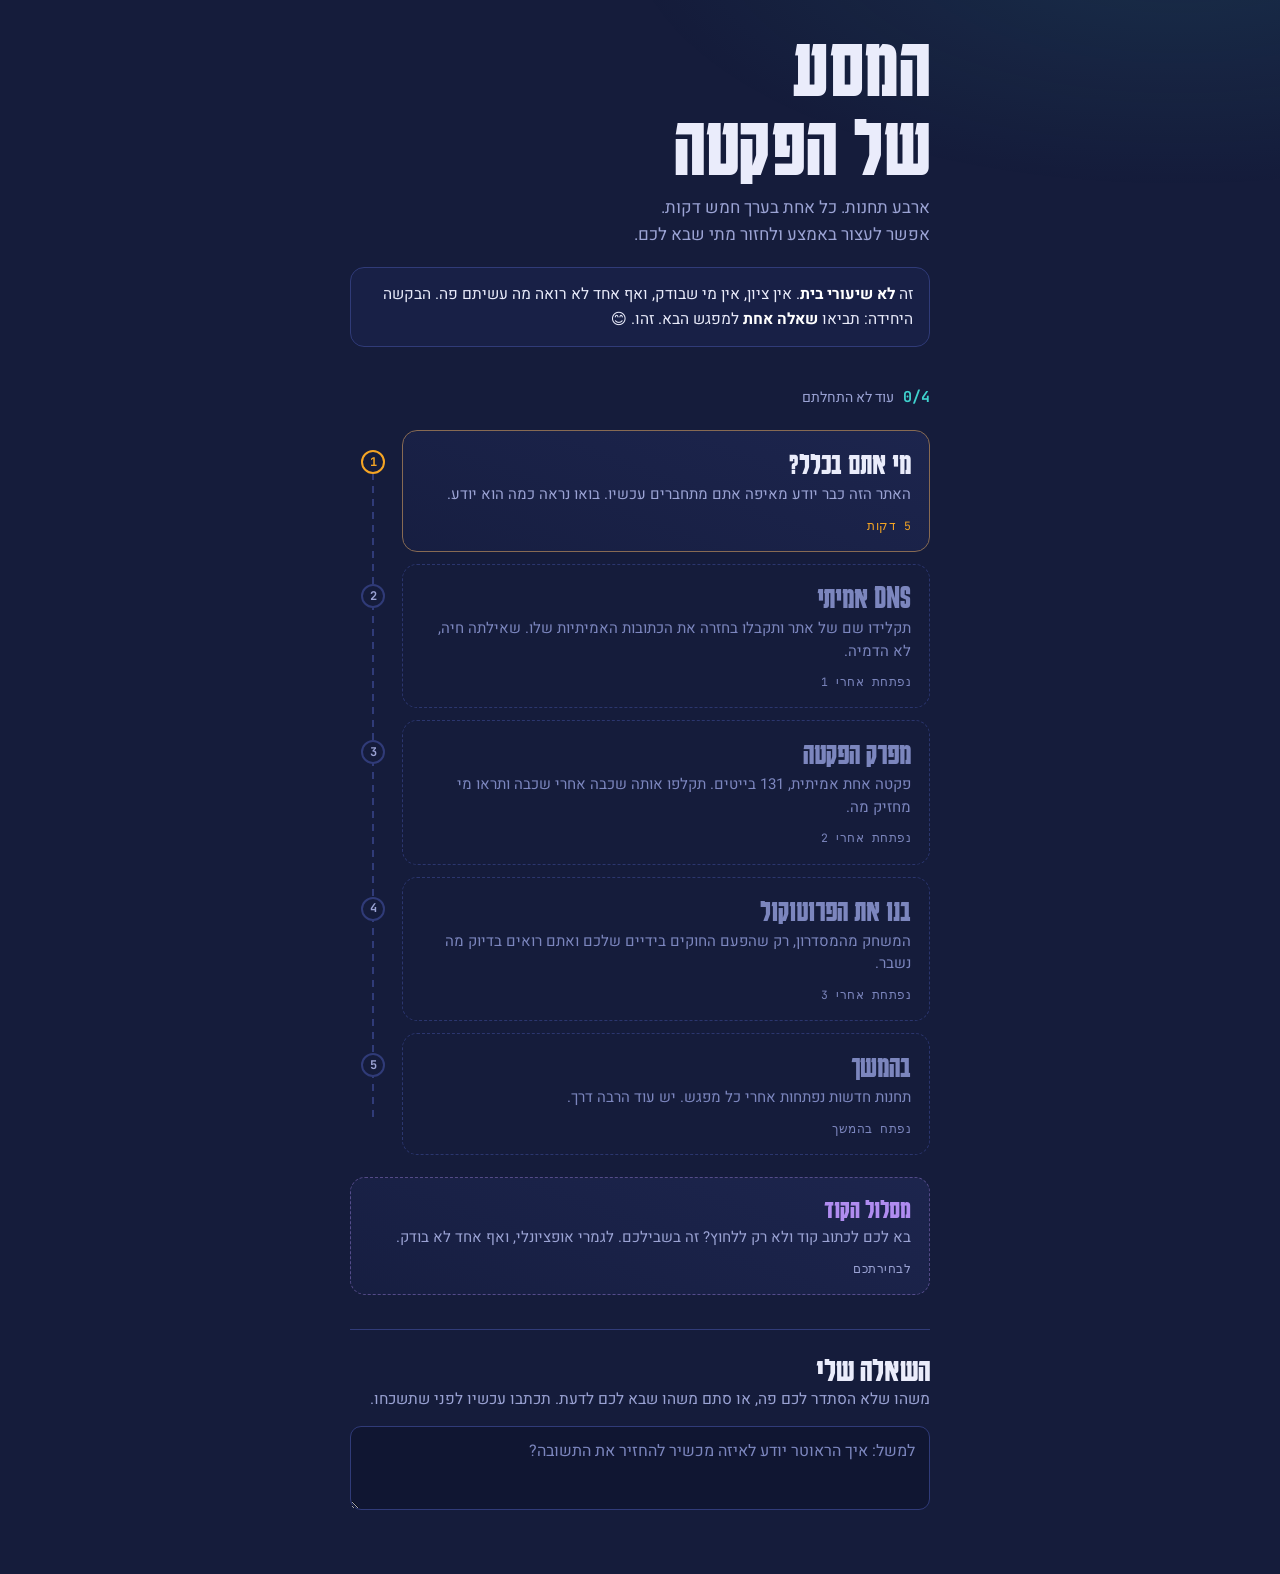
==== index.html @ a5b3faf8 "content" ====
<!DOCTYPE html>
<html lang="he" dir="rtl">
<head>
<meta charset="utf-8">
<meta name="viewport" content="width=device-width,initial-scale=1,viewport-fit=cover">
<meta name="theme-color" content="#151C3B">
<title>המסע של הפקטה</title>
<link rel="preconnect" href="https://fonts.googleapis.com">
<link rel="preconnect" href="https://fonts.gstatic.com" crossorigin>
<link href="https://fonts.googleapis.com/css2?family=Heebo:wght@400;500;700&family=Karantina:wght@700&family=JetBrains+Mono:wght@400;700&display=swap" rel="stylesheet">
<link rel="stylesheet" href="assets/base.css">
</head>
<body>
<div class="wrap">

  <header class="masthead">
    <h1 class="display">המסע<br>של הפקטה</h1>
    <p class="sub">ארבע תחנות. כל אחת בערך חמש דקות. אפשר לעצור באמצע ולחזור מתי שבא לכם.</p>
    <p class="deal">זה <strong>לא שיעורי בית</strong>. אין ציון, אין מי שבודק, ואף אחד לא רואה מה עשיתם פה. הבקשה היחידה: תביאו <strong>שאלה אחת</strong> למפגש הבא. זהו. 😊</p>
  </header>

  <div class="meter">
    <span class="num" id="count">0/4</span>
    <span class="cap" id="cap">עוד לא התחלתם</span>
  </div>

  <ol class="line" id="line">
    <li class="stop" data-n="1" style="--c:var(--l1)">
      <span class="dot">1</span>
      <a class="card" href="s1.html">
        <p class="t">מי אתם בכלל?</p>
        <p class="d">האתר הזה כבר יודע מאיפה אתם מתחברים עכשיו. בואו נראה כמה הוא יודע.</p>
        <p class="meta">5 דקות</p>
      </a>
    </li>
    <li class="stop" data-n="2" style="--c:var(--l2)">
      <span class="dot">2</span>
      <a class="card" href="s2.html">
        <p class="t">DNS אמיתי</p>
        <p class="d">תקלידו שם של אתר ותקבלו בחזרה את הכתובות האמיתיות שלו. שאילתה חיה, לא הדמיה.</p>
        <p class="meta">5 דקות</p>
      </a>
    </li>
    <li class="stop" data-n="3" style="--c:var(--l3)">
      <span class="dot">3</span>
      <a class="card" href="s3.html">
        <p class="t">מפרק הפקטה</p>
        <p class="d">פקטה אחת אמיתית, 131 בייטים. תקלפו אותה שכבה אחרי שכבה ותראו מי מחזיק מה.</p>
        <p class="meta">6 דקות</p>
      </a>
    </li>
    <li class="stop" data-n="4" style="--c:var(--l4)">
      <span class="dot">4</span>
      <a class="card" href="s4.html">
        <p class="t">בנו את הפרוטוקול</p>
        <p class="d">המשחק מהמסדרון, רק שהפעם החוקים בידיים שלכם ואתם רואים בדיוק מה נשבר.</p>
        <p class="meta">5 דקות</p>
      </a>
    </li>
    <li class="stop shut" data-n="5" style="--c:var(--l2)">
      <span class="dot">5</span>
      <span class="card">
        <p class="t">בהמשך</p>
        <p class="d">תחנות חדשות נפתחות אחרי כל מפגש. יש עוד הרבה דרך.</p>
        <p class="meta">נפתח בהמשך</p>
      </span>
    </li>
    <span class="fill" id="fill"></span>
  </ol>

  <div class="side">
    <a class="card" href="lab/">
      <p class="t">מסלול הקוד</p>
      <p class="d">בא לכם לכתוב קוד ולא רק ללחוץ? זה בשבילכם. לגמרי אופציונלי, ואף אחד לא בודק.</p>
      <p class="meta">לבחירתכם</p>
    </a>
  </div>

  <section class="ask">
    <h2 class="display">השאלה שלי</h2>
    <p>משהו שלא הסתדר לכם פה, או סתם משהו שבא לכם לדעת. תכתבו עכשיו לפני שתשכחו.</p>
    <textarea id="q" placeholder="למשל: איך הראוטר יודע לאיזה מכשיר להחזיר את התשובה?"></textarea>
    <p class="tiny" id="shot" hidden>עכשיו תצלמו את זה כדי שלא תשכחו למפגש הבא <span dir="ltr">:)</span></p>
  </section>

</div>
<script src="assets/core.js"></script>
<script>
(function(){
  var stops=[].slice.call(document.querySelectorAll('.stop[data-n]'));
  var n=0;
  stops.forEach(function(li){
    var k=+li.getAttribute('data-n');
    if(k>4)return;
    if(J.has(k)){li.classList.add('live','won');n++;}
    else if(J.reachable(k)){li.classList.add('live');}
    else{
      li.classList.add('shut');
      var a=li.querySelector('a.card'),s=document.createElement('span');
      s.className='card';s.innerHTML=a.innerHTML;
      s.querySelector('.meta').textContent='נפתחת אחרי '+(k-1);
      a.parentNode.replaceChild(s,a);
    }
  });
  document.getElementById('count').textContent=n+'/4';
  document.getElementById('cap').textContent=
    n===0?'עוד לא התחלתם':n===4?'סיימתם את כולן':n===3?'נשארה אחת':'בדרך';

  var last=null;
  stops.forEach(function(li){if(li.classList.contains('won'))last=li;});
  if(last){
    var line=document.getElementById('line'),fill=document.getElementById('fill');
    var h=(last.querySelector('.dot').getBoundingClientRect().top
          -line.getBoundingClientRect().top)+12-30;
    requestAnimationFrame(function(){fill.style.height=Math.max(0,h)+'px';});
  }

  var q=document.getElementById('q'),shot=document.getElementById('shot'),st=J.read();
  q.value=st.q||'';
  function tog(){shot.hidden=!q.value.trim()}
  tog();
  q.addEventListener('input',function(){var s=J.read();s.q=q.value;J.write(s);tog();});
})();
</script>
</body>
</html>
---- assets/base.css ----
:root{
  color-scheme:dark;
  --ground:#151C3B;
  --ground2:#1D2550;
  --edge:#303B78;
  --ink:#EAECFB;
  --mute:#9BA3D4;
  --l1:#F5A524;
  --l2:#3FD2CE;
  --l3:#FF7A5E;
  --l4:#67DC8E;
  --l5:#B08CF0;
  --c:var(--l2);
  --mono:'JetBrains Mono',ui-monospace,SFMono-Regular,Menlo,monospace;
}
*{box-sizing:border-box}
html{-webkit-text-size-adjust:100%}
body{
  margin:0;background:var(--ground);color:var(--ink);
  font-family:'Heebo',system-ui,-apple-system,'Segoe UI',Arial,sans-serif;
  font-size:17px;line-height:1.6;font-weight:400;
  text-rendering:optimizeLegibility;
}
body::before{
  content:'';position:fixed;inset:0;pointer-events:none;z-index:0;
  background:radial-gradient(900px 420px at 92% -8%,rgba(63,210,206,.10),transparent 62%);
}
.wrap{position:relative;z-index:1;max-width:620px;margin:0 auto;padding:26px 20px calc(56px + env(safe-area-inset-bottom))}
a{color:inherit}
::selection{background:var(--c);color:var(--ground)}

.display{font-family:'Karantina','Heebo',system-ui,sans-serif;font-weight:700;line-height:.92;letter-spacing:.005em}

.masthead h1{margin:0;font-size:clamp(52px,17vw,86px)}
.masthead .sub{margin:10px 0 0;color:var(--mute);font-size:17px;max-width:30ch}
.masthead .deal{margin:18px 0 0;padding:14px 16px;border:1px solid var(--edge);border-radius:14px;background:rgba(29,37,80,.55);font-size:15.5px;line-height:1.62}
.masthead .deal strong{font-weight:700;color:#fff}

.meter{display:flex;align-items:baseline;gap:9px;margin:26px 0 4px}
.meter .num{font-family:var(--mono);font-size:15px;font-weight:700;color:var(--l2)}
.meter .cap{font-size:14px;color:var(--mute)}

.line{list-style:none;margin:14px 0 0;padding:0;position:relative}
.line::before,.line .fill{content:'';position:absolute;inset-inline-end:22px;width:2px;border-radius:2px}
.line::before{top:30px;bottom:34px;background:repeating-linear-gradient(var(--edge) 0 7px,transparent 7px 13px)}
.line .fill{top:30px;height:0;background:linear-gradient(var(--l1),var(--l2));transition:height .9s cubic-bezier(.22,.8,.2,1)}

.stop{position:relative;margin:0 0 12px}
.dot{position:absolute;inset-inline-end:11px;top:20px;width:24px;height:24px;border-radius:50%;
  display:grid;place-items:center;font-family:var(--mono);font-size:12px;font-weight:700;
  background:var(--ground);border:2px solid var(--edge);color:var(--mute);z-index:2}
.card{display:block;margin-inline-end:52px;padding:17px 18px 16px;border:1px solid var(--edge);border-radius:15px;
  background:linear-gradient(200deg,rgba(48,59,120,.30),rgba(29,37,80,.30));text-decoration:none;color:inherit}
.card .t{font-family:'Karantina','Heebo',sans-serif;font-weight:700;font-size:31px;line-height:1;margin:0 0 4px}
.card .d{color:var(--mute);font-size:15px;line-height:1.5;margin:0}
.card .meta{margin:11px 0 0;font-family:var(--mono);font-size:11.5px;letter-spacing:.04em;color:var(--mute)}

.stop.live .dot{border-color:var(--c);color:var(--c)}
.stop.live .card{border-color:color-mix(in srgb,var(--c) 44%,var(--edge))}
.stop.live .card:hover{border-color:var(--c)}
.stop.live .card:focus-visible{outline:2px solid var(--c);outline-offset:3px}
.stop.live .card .meta{color:var(--c)}

.stop.won .dot{background:var(--c);border-color:var(--c);color:#0F1430}
.stop.won .card .meta::after{content:' ✓'}

.stop.shut .card{border-style:dashed;border-color:rgba(48,59,120,.85);background:none;cursor:default}
.stop.shut .t,.stop.shut .d{color:#7C86BE}
.stop.shut .meta{color:#7C86BE}

.side{margin:22px 0 0}
.side .card{margin-inline-end:0;border-style:dashed;border-color:rgba(176,140,240,.4)}
.side .card .t{color:var(--l5);font-size:27px}

.ask{margin:34px 0 0;border-top:1px solid var(--edge);padding-top:22px}
.ask h2{font-family:'Karantina','Heebo',sans-serif;font-weight:700;font-size:34px;margin:0 0 2px;line-height:1}
.ask p{margin:0 0 13px;color:var(--mute);font-size:15.5px}
textarea,input[type=text],input[type=number]{
  width:100%;background:#101632;color:var(--ink);border:1px solid var(--edge);border-radius:11px;
  padding:12px 14px;font-family:inherit;font-size:16px;line-height:1.5}
textarea{min-height:84px;resize:vertical}
input:focus,textarea:focus{outline:2px solid var(--c);outline-offset:1px;border-color:var(--c)}
input::placeholder,textarea::placeholder{color:#7C86BE}
input[type=number]{-moz-appearance:textfield;appearance:textfield}
input[type=number]::-webkit-outer-spin-button,
input[type=number]::-webkit-inner-spin-button{-webkit-appearance:none;margin:0}
.tiny{font-size:12.5px;color:#8890C6;margin:7px 0 0}

.bar{display:flex;align-items:center;gap:12px;margin:0 0 22px}
.bar a{font-size:14px;color:var(--mute);text-decoration:none;border:1px solid var(--edge);border-radius:999px;padding:5px 13px;white-space:nowrap}
.bar a:hover{color:var(--ink);border-color:var(--c)}
.bar .tag{font-family:var(--mono);font-size:11.5px;letter-spacing:.07em;color:var(--c);margin-inline-start:auto}

.head h1{font-family:'Karantina','Heebo',sans-serif;font-weight:700;margin:0;font-size:clamp(44px,13vw,64px);line-height:.94}
.head .lede{margin:8px 0 0;color:var(--mute);font-size:16.5px;max-width:34ch}
.rule{height:3px;border-radius:3px;background:var(--c);width:46px;margin:16px 0 26px}

.panel{border:1px solid var(--edge);border-radius:16px;background:rgba(29,37,80,.45);padding:18px;margin:0 0 16px}
.panel h2{font-size:15px;font-weight:700;margin:0 0 10px;letter-spacing:.01em}
.panel p{margin:0 0 10px}
.panel p:last-child{margin-bottom:0}

.btn{appearance:none;border:0;border-radius:999px;background:var(--c);color:#0F1430;
  font-family:inherit;font-weight:700;font-size:16px;padding:12px 22px;cursor:pointer;line-height:1.2}
.btn:hover{filter:brightness(1.09)}
.btn:focus-visible{outline:2px solid var(--ink);outline-offset:2px}
.btn[disabled]{opacity:.45;cursor:default;filter:none}
.btn.ghost{background:none;border:1px solid var(--edge);color:var(--ink);font-weight:500}
.btn.ghost:hover{border-color:var(--c);filter:none}
.row{display:flex;gap:9px;flex-wrap:wrap;align-items:center}
.row .grow{flex:1 1 150px;min-width:0}

.kv{margin:0;display:grid;grid-template-columns:auto 1fr;gap:9px 14px;align-items:baseline}
.kv dt{font-size:13px;color:var(--mute);white-space:nowrap}
.kv dd{margin:0;font-family:var(--mono);font-size:15px;font-weight:500;word-break:break-all;direction:ltr;text-align:right}
.kv dd.he{font-family:'Heebo',sans-serif;direction:rtl}

.note{border:1px solid var(--edge);border-radius:12px;padding:12px 14px;font-size:14.5px;color:var(--mute);margin:14px 0 0}
.note b{color:var(--ink);font-weight:700}

.flag{border:1px solid rgba(245,165,36,.45);background:rgba(245,165,36,.10);color:var(--l1);
  border-radius:999px;padding:4px 12px;font-size:12.5px;display:inline-block;margin:0 0 12px}

.fb{border-radius:14px;padding:15px 17px;margin:15px 0 0;font-size:16px;line-height:1.58}
.fb[hidden]{display:none}
.fb.near{border:1px solid rgba(245,165,36,.5);background:rgba(245,165,36,.09)}
.fb.near b{color:var(--l1)}
.fb.won{border:1px solid rgba(103,220,142,.5);background:rgba(103,220,142,.09)}
.fb.won .mark{font-family:'Karantina','Heebo',sans-serif;font-size:30px;line-height:1;color:var(--l4);display:block;margin-bottom:2px}
.fb.won .why{color:var(--ink);display:block}
.fb .go{display:inline-block;margin:13px 0 0;background:var(--l4);color:#0F1430;border-radius:999px;
  padding:10px 20px;text-decoration:none;font-weight:700;font-size:15.5px}

.gate{display:none}
html[data-shut] .body-main{display:none}
html[data-shut] .gate{display:block}

.dump{font-family:var(--mono);font-size:13px;line-height:1;margin:0;overflow:hidden;direction:ltr}
.dump .r{display:grid;grid-template-columns:4.6ch repeat(8,1fr);gap:3px;margin-bottom:3px;align-items:center}
.dump .off{color:#7C86BE;font-size:11px;text-align:left;padding-right:5px}
.dump b{--b:#7E88BC;font-weight:400;text-align:center;padding:5px 0;border-radius:3px;
  color:var(--b);background:color-mix(in srgb,var(--b) 14%,transparent);
  transition:background .16s,color .16s,opacity .16s}
.dump b.ly0{--b:#B08CF0}
.dump b.ly1{--b:#F5A524}
.dump b.ly2{--b:#3FD2CE}
.dump b.ly3{--b:#FF7A5E}
.dump b.sel{background:var(--b);color:#0F1430;font-weight:700}
.dump b.mute{opacity:.3}

.code{background:#F5F7FA;border:1px solid #D3DAE2;border-radius:11px;padding:14px 15px;margin:0;
  font-family:var(--mono);font-size:12.5px;line-height:1.8;direction:ltr;text-align:left;
  color:#141C26;white-space:pre;overflow-x:auto;-webkit-overflow-scrolling:touch}
.code.soft{white-space:pre-wrap;word-break:break-word;overflow-x:visible}
.code .k{color:#A626A4}
.code .s{color:#12715A}
.code .n{color:#B4562A}
.code .c{color:#8A94A0;font-style:italic}
.code .f{color:#1F4FA8}
.cap{font-size:13.5px;color:var(--mute);margin:14px 0 7px}

.peels{display:grid;grid-template-columns:repeat(4,1fr);gap:7px;margin:0 0 15px}
.peel{appearance:none;border:1px solid var(--edge);background:rgba(29,37,80,.5);color:var(--mute);
  border-radius:11px;padding:10px 4px;font-family:inherit;font-size:13.5px;font-weight:700;cursor:pointer;line-height:1.25}
.peel small{display:block;font-family:var(--mono);font-size:9.5px;font-weight:400;opacity:.75;margin-top:3px;direction:ltr}
.peel[aria-pressed=true]{background:var(--c);border-color:var(--c);color:#0F1430}
.peel:focus-visible{outline:2px solid var(--ink);outline-offset:2px}

.opts{display:grid;gap:8px;margin:12px 0 0}
.opt{appearance:none;text-align:start;border:1px solid var(--edge);background:rgba(29,37,80,.4);
  color:var(--ink);border-radius:12px;padding:12px 15px;font-family:inherit;font-size:16px;cursor:pointer}
.opt:hover{border-color:var(--c)}
.opt:focus-visible{outline:2px solid var(--c);outline-offset:2px}
.opt.gone{opacity:.4}

.sw{display:grid;gap:8px;margin:0 0 16px}
.sw label{display:flex;align-items:center;gap:12px;min-height:56px;border:1px solid var(--edge);
  border-radius:12px;padding:11px 14px;cursor:pointer;background:rgba(29,37,80,.4);
  transition:border-color .18s,background .18s}
.sw label:hover{border-color:color-mix(in srgb,var(--c) 45%,var(--edge))}
.sw label:has(input:checked){border-color:var(--c);background:color-mix(in srgb,var(--c) 9%,rgba(29,37,80,.4))}
.sw input{appearance:none;-webkit-appearance:none;margin:0;flex:none;
  width:48px;height:28px;border-radius:999px;background:#2A3369;
  border:1px solid var(--edge);position:relative;cursor:pointer;
  transition:background .18s,border-color .18s}
.sw input::after{content:'';position:absolute;top:2px;inset-inline-start:2px;
  width:22px;height:22px;border-radius:50%;background:#7E88BC;
  transition:inset-inline-start .18s,background .18s}
.sw input:checked{background:var(--c);border-color:var(--c)}
.sw input:checked::after{inset-inline-start:calc(100% - 24px);background:#0F1430}
.sw input:focus-visible{outline:2px solid var(--ink);outline-offset:3px}
.sw .n{flex:1 1 auto;min-width:0;font-weight:700;font-size:15.5px;line-height:1.3}
.sw .n span{display:block;font-weight:400;font-size:13px;color:var(--mute);line-height:1.4;margin-top:2px}
.sw .st{flex:none;align-self:center;font-style:normal;font-family:var(--mono);
  font-size:10.5px;letter-spacing:.06em;color:#7C86BE}
.sw .st::after{content:'OFF'}
.sw input:checked ~ .st::after{content:'ON'}
.sw input:checked ~ .st{color:var(--c);font-weight:700}

.hops{display:grid;gap:10px;margin:16px 0 0}
.hop{border:1px solid var(--edge);border-radius:13px;padding:12px 14px;background:rgba(16,22,50,.6);
  opacity:0;transform:translateY(6px);transition:opacity .3s,transform .3s}
.hop.in{opacity:1;transform:none}
.hop .who{font-size:13px;color:var(--mute);margin-bottom:5px;display:flex;gap:8px;align-items:baseline}
.hop .who em{font-style:normal;font-family:var(--mono);font-size:10.5px;letter-spacing:.06em;margin-inline-start:auto}
.hop .msg{font-size:16px;line-height:1.55;word-break:break-word}
.hop .msg s{color:#FF7A5E;text-decoration-thickness:2px}
.hop .msg u{color:var(--l1);text-decoration-style:wavy}
.hop .msg code{font-family:var(--mono);font-size:13px;color:var(--l5);word-break:break-all;direction:ltr;display:inline-block}
.hop.bad{border-color:rgba(255,122,94,.5)}
.hop.ok{border-color:rgba(103,220,142,.5)}
.hop.tap{border-color:rgba(176,140,240,.5)}

@media (min-width:520px){
  .dump{font-size:14px}
  .dump .r{gap:4px;margin-bottom:4px}
  .dump b{padding:6px 0}
}
@media (prefers-reduced-motion:reduce){
  *,*::before,*::after{transition-duration:.001ms !important;animation-duration:.001ms !important}
  .hop{opacity:1;transform:none}
}

.fld{padding:13px 0;border-bottom:1px solid rgba(48,59,120,.55)}
.fld:last-child{border-bottom:0}
.fh{display:flex;align-items:center;gap:9px;flex-wrap:wrap}
.lay{display:inline-flex;align-items:center;gap:6px;border:1px solid;border-radius:999px;
  padding:2px 9px 2px 3px;font-size:11.5px;line-height:1.5;white-space:nowrap}
.lay i{font-style:normal;font-family:var(--mono);font-size:10px;font-weight:700;
  width:16px;height:16px;border-radius:50%;display:grid;place-items:center;color:#0F1430}
.lay.n1{border-color:rgba(255,122,94,.45);color:#FF7A5E}.lay.n1 i{background:#FF7A5E}
.lay.n2{border-color:rgba(245,165,36,.45);color:#F5A524}.lay.n2 i{background:#F5A524}
.lay.n3{border-color:rgba(63,210,206,.45);color:#3FD2CE}.lay.n3 i{background:#3FD2CE}
.lay.n4{border-color:rgba(103,220,142,.45);color:#67DC8E}.lay.n4 i{background:#67DC8E}
.lay.n5{border-color:rgba(176,140,240,.45);color:#B08CF0}.lay.n5 i{background:#B08CF0}
.lay.n0{border-color:rgba(155,163,212,.4);color:var(--mute);padding-inline-start:9px}
.fk{font-weight:700;font-size:15.5px}
.lookup{margin-inline-start:auto;font-size:12.5px;color:#8890C6;text-decoration:none;
  border-bottom:1px dotted #48528A;white-space:nowrap}
.lookup:hover{color:var(--c);border-bottom-color:var(--c)}
.fv{font-family:var(--mono);font-size:15.5px;font-weight:500;margin:7px 0 0;
  direction:ltr;text-align:right;word-break:break-word}
.fv.he{font-family:'Heebo',sans-serif;direction:rtl;font-weight:400}
.fv.off{color:#8890C6;font-family:'Heebo',sans-serif;direction:rtl;font-size:14.5px;font-weight:400}
.fn{font-size:13.5px;color:var(--mute);margin:5px 0 0;line-height:1.5}

details.raw{margin:14px 0 0}
details.raw summary{cursor:pointer;font-size:13.5px;color:var(--mute);list-style:none}
details.raw summary::-webkit-details-marker{display:none}
details.raw summary::before{content:'\25B8\00A0'}
details.raw[open] summary::before{content:'\25BE\00A0'}
details.raw summary:hover{color:var(--c)}
details.raw .body{margin:11px 0 0}

.cmp{display:grid;grid-template-columns:1fr 1fr;gap:0 14px;margin:12px 0 0}
.cmp .hd{font-size:12px;color:var(--mute);padding-bottom:6px;border-bottom:1px solid var(--edge)}
.cmp .k{grid-column:1/-1;font-size:12.5px;color:var(--mute);margin:13px 0 3px}
.cmp .a,.cmp .b{font-family:var(--mono);font-size:13.5px;direction:ltr;text-align:right;word-break:break-word}
.cmp .a{color:#8890C6}
.cmp .b{color:var(--ink)}
.cmp .same .b{color:#8890C6}
.cmp .k.moved{color:var(--c);font-weight:700}

.dig{margin:26px 0 0}
.dig h2{font-family:'Karantina','Heebo',sans-serif;font-weight:700;font-size:31px;margin:0 0 3px;line-height:1}
.dig .sub{color:var(--mute);font-size:14.5px;margin:0 0 13px}
.dig a{display:block;border:1px solid var(--edge);border-radius:12px;padding:12px 14px;margin:0 0 8px;
  text-decoration:none;color:inherit;background:rgba(29,37,80,.35)}
.dig a:hover{border-color:var(--c)}
.dig a b{display:block;font-family:var(--mono);font-size:13.5px;font-weight:700;color:var(--c);
  direction:ltr;text-align:right;margin-bottom:3px}
.dig a span{display:block;font-size:14px;color:var(--mute);line-height:1.5}
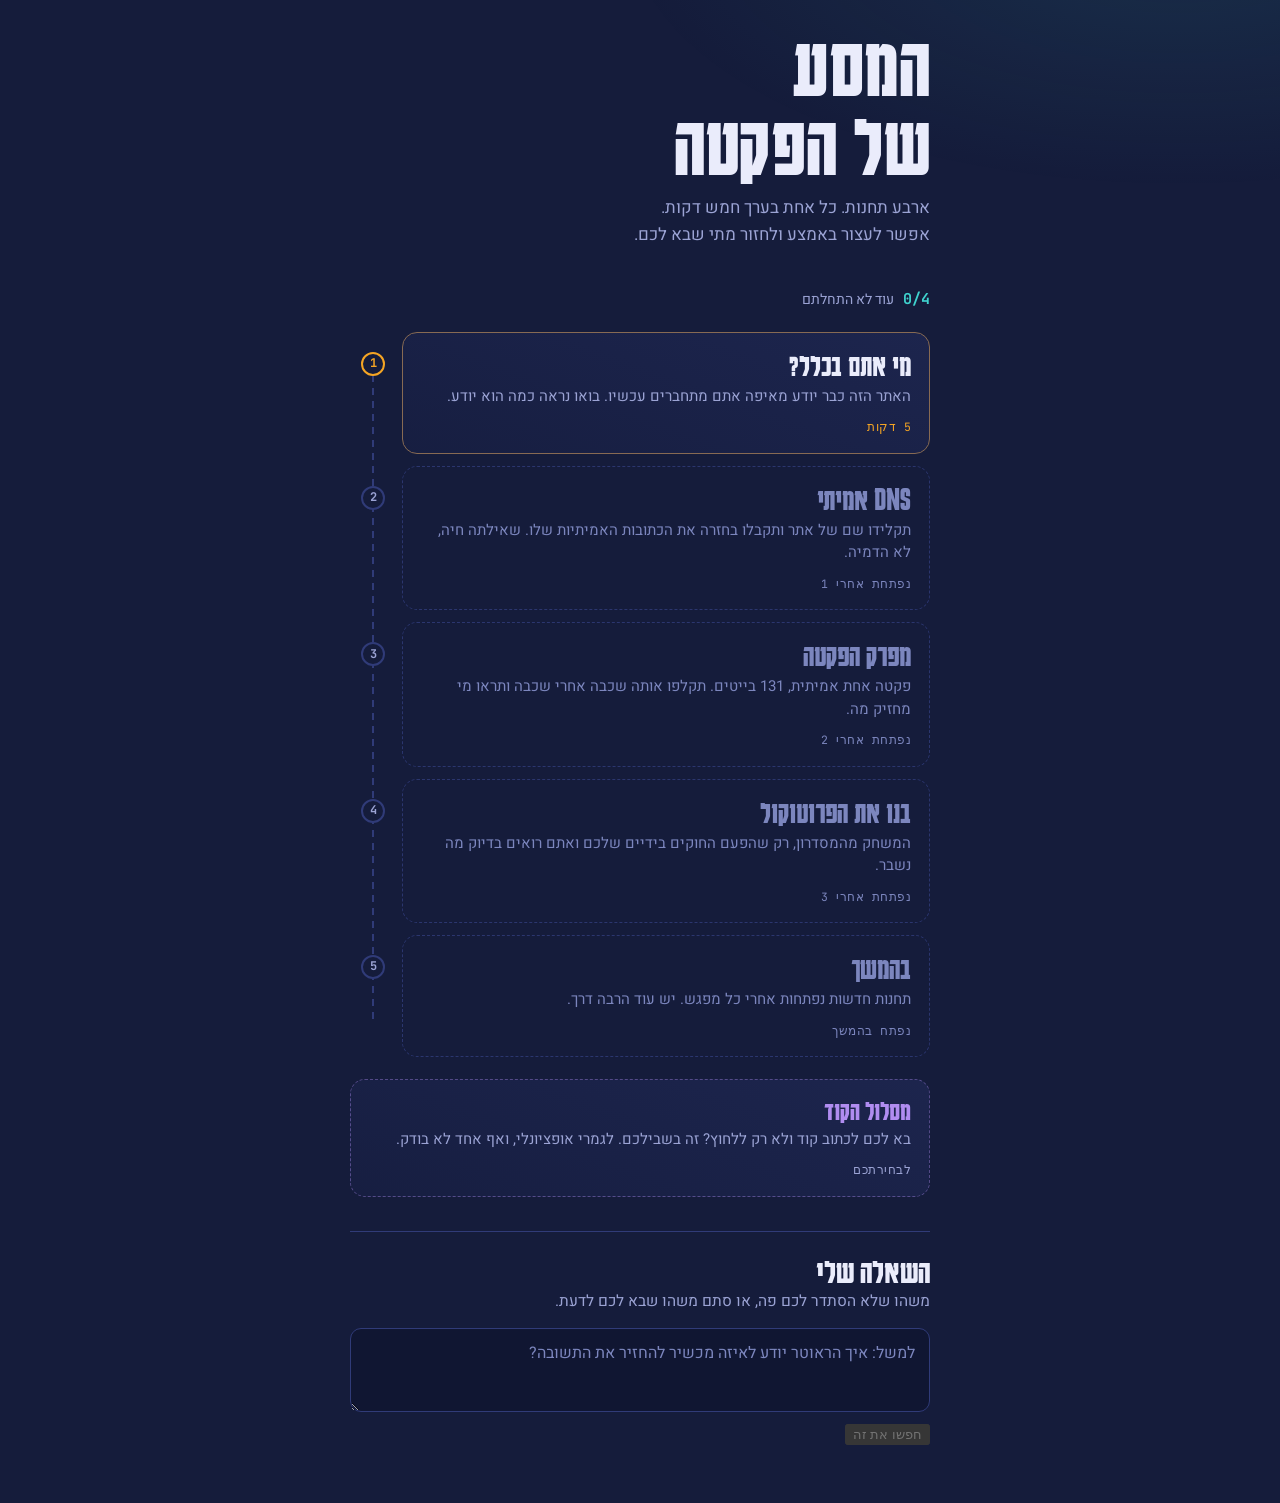
==== commit e86fa30e: "content" ====
--- a/index.html
+++ b/index.html
@@ -16,7 +16,6 @@
   <header class="masthead">
     <h1 class="display">המסע<br>של הפקטה</h1>
     <p class="sub">ארבע תחנות. כל אחת בערך חמש דקות. אפשר לעצור באמצע ולחזור מתי שבא לכם.</p>
-    <p class="deal">זה <strong>לא שיעורי בית</strong>. אין ציון, אין מי שבודק, ואף אחד לא רואה מה עשיתם פה. הבקשה היחידה: תביאו <strong>שאלה אחת</strong> למפגש הבא. זהו. 😊</p>
   </header>
 
   <div class="meter">
@@ -78,13 +77,26 @@
 
   <section class="ask">
     <h2 class="display">השאלה שלי</h2>
-    <p>משהו שלא הסתדר לכם פה, או סתם משהו שבא לכם לדעת. תכתבו עכשיו לפני שתשכחו.</p>
+    <p>משהו שלא הסתדר לכם פה, או סתם משהו שבא לכם לדעת.</p>
     <textarea id="q" placeholder="למשל: איך הראוטר יודע לאיזה מכשיר להחזיר את התשובה?"></textarea>
+    <button id="qgo" class="qgo" disabled>חפשו את זה</button>
     <p class="tiny" id="shot" hidden>עכשיו תצלמו את זה כדי שלא תשכחו למפגש הבא <span dir="ltr">:)</span></p>
   </section>
 
 </div>
 <script src="assets/core.js"></script>
+<script>
+(function(){
+  var t=document.getElementById('q'), b=document.getElementById('qgo');
+  if(!t||!b) return;
+  function sync(){ b.disabled = !t.value.trim(); }
+  t.addEventListener('input', sync); sync();
+  b.addEventListener('click', function(){
+    var v=t.value.trim(); if(!v) return;
+    window.open('https://www.google.com/search?q='+encodeURIComponent(v), '_blank', 'noopener');
+  });
+})();
+</script>
 <script>
 (function(){
   var stops=[].slice.call(document.querySelectorAll('.stop[data-n]'));
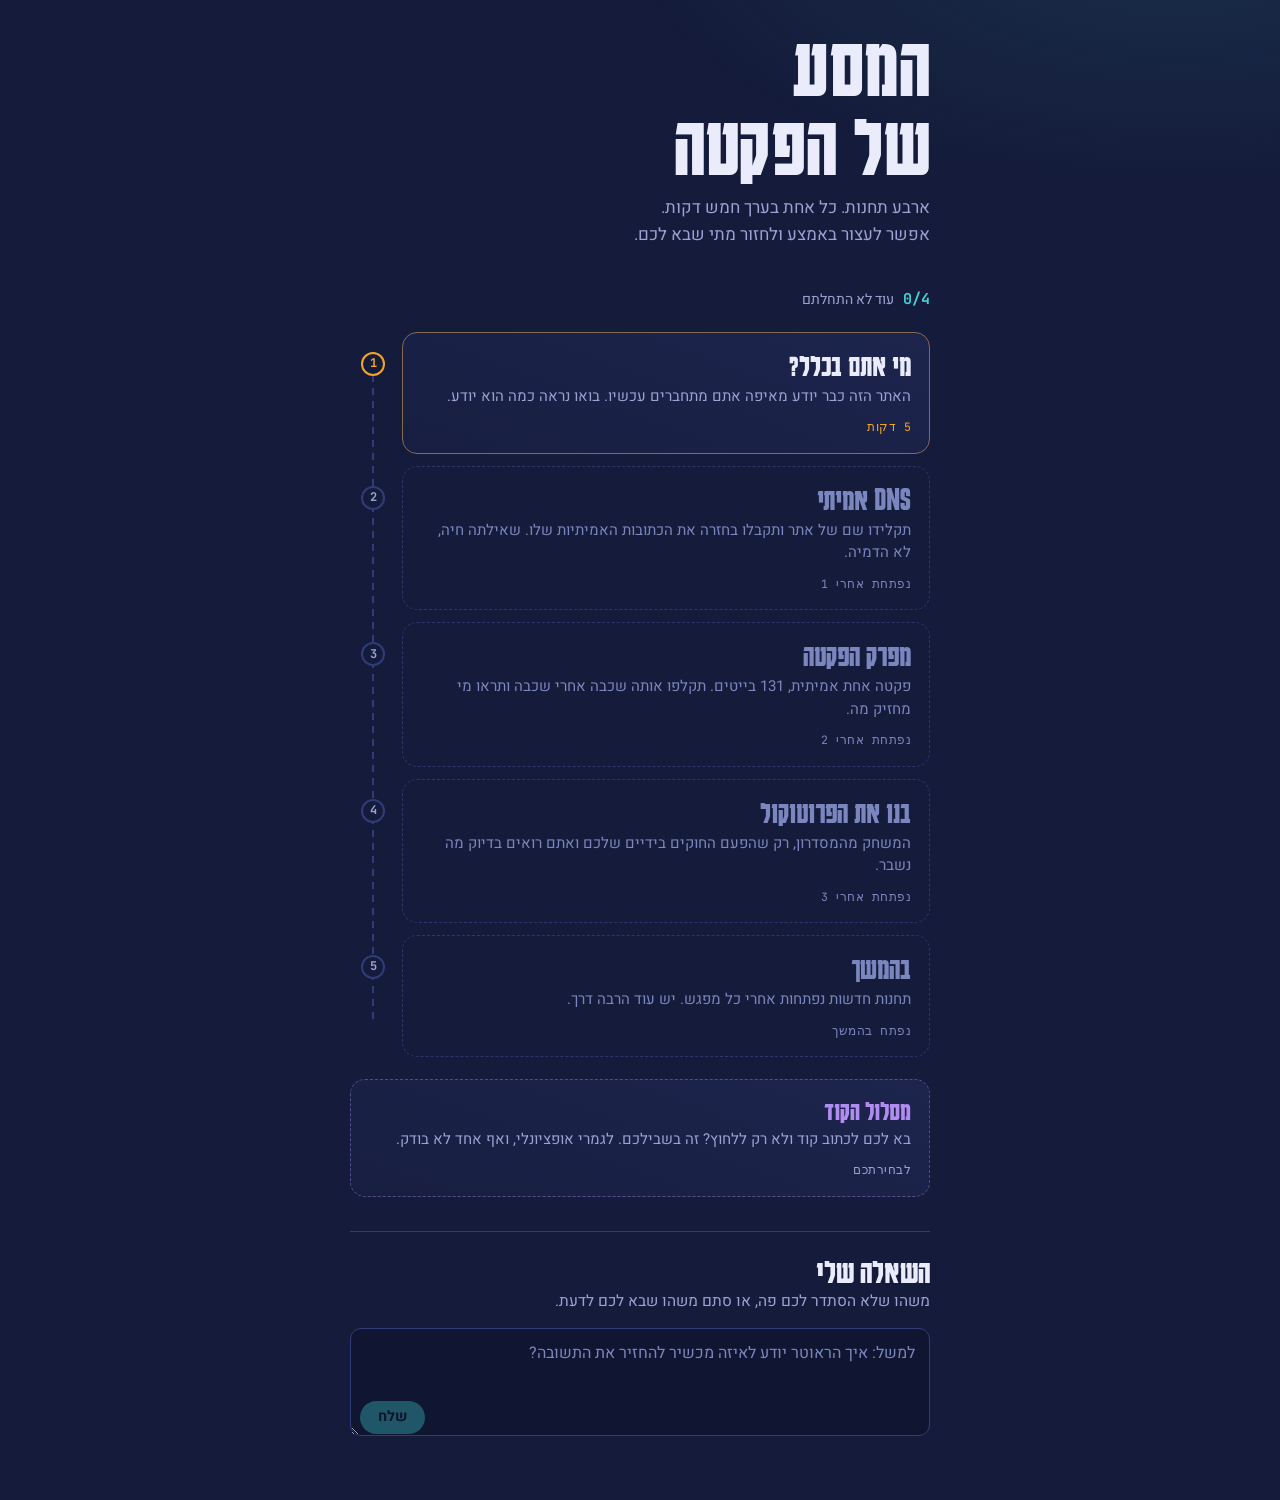
==== commit 001535bd: "content" ====
--- a/index.html
+++ b/index.html
@@ -78,9 +78,10 @@
   <section class="ask">
     <h2 class="display">השאלה שלי</h2>
     <p>משהו שלא הסתדר לכם פה, או סתם משהו שבא לכם לדעת.</p>
-    <textarea id="q" placeholder="למשל: איך הראוטר יודע לאיזה מכשיר להחזיר את התשובה?"></textarea>
-    <button id="qgo" class="qgo" disabled>חפשו את זה</button>
-    <p class="tiny" id="shot" hidden>עכשיו תצלמו את זה כדי שלא תשכחו למפגש הבא <span dir="ltr">:)</span></p>
+    <div class="qwrap">
+      <textarea id="q" placeholder="למשל: איך הראוטר יודע לאיזה מכשיר להחזיר את התשובה?"></textarea>
+      <button id="qgo" class="qgo" disabled aria-label="חפשו את השאלה בגוגל">שלח</button>
+    </div>
   </section>
 
 </div>
--- a/assets/base.css
+++ b/assets/base.css
@@ -270,3 +270,16 @@
 .dig a b{display:block;font-family:var(--mono);font-size:13.5px;font-weight:700;color:var(--c);
   direction:ltr;text-align:right;margin-bottom:3px}
 .dig a span{display:block;font-size:14px;color:var(--mute);line-height:1.5}
+
+.qwrap{position:relative}
+.qwrap textarea{padding-bottom:46px}
+.qgo{position:absolute;inset-block-end:10px;left:10px;
+  font:inherit;font-weight:700;font-size:14.5px;line-height:1;
+  padding:9px 18px;border-radius:999px;border:0;cursor:pointer;
+  background:var(--c);color:#0B1020;
+  transition:opacity .15s ease,transform .12s ease}
+.qgo:hover:not(:disabled){transform:translateY(-1px)}
+.qgo:active:not(:disabled){transform:translateY(0)}
+.qgo:focus-visible{outline:2px solid var(--c);outline-offset:3px}
+.qgo:disabled{opacity:.35;cursor:default}
+@media (prefers-reduced-motion:reduce){.qgo{transition:none}.qgo:hover:not(:disabled){transform:none}}
